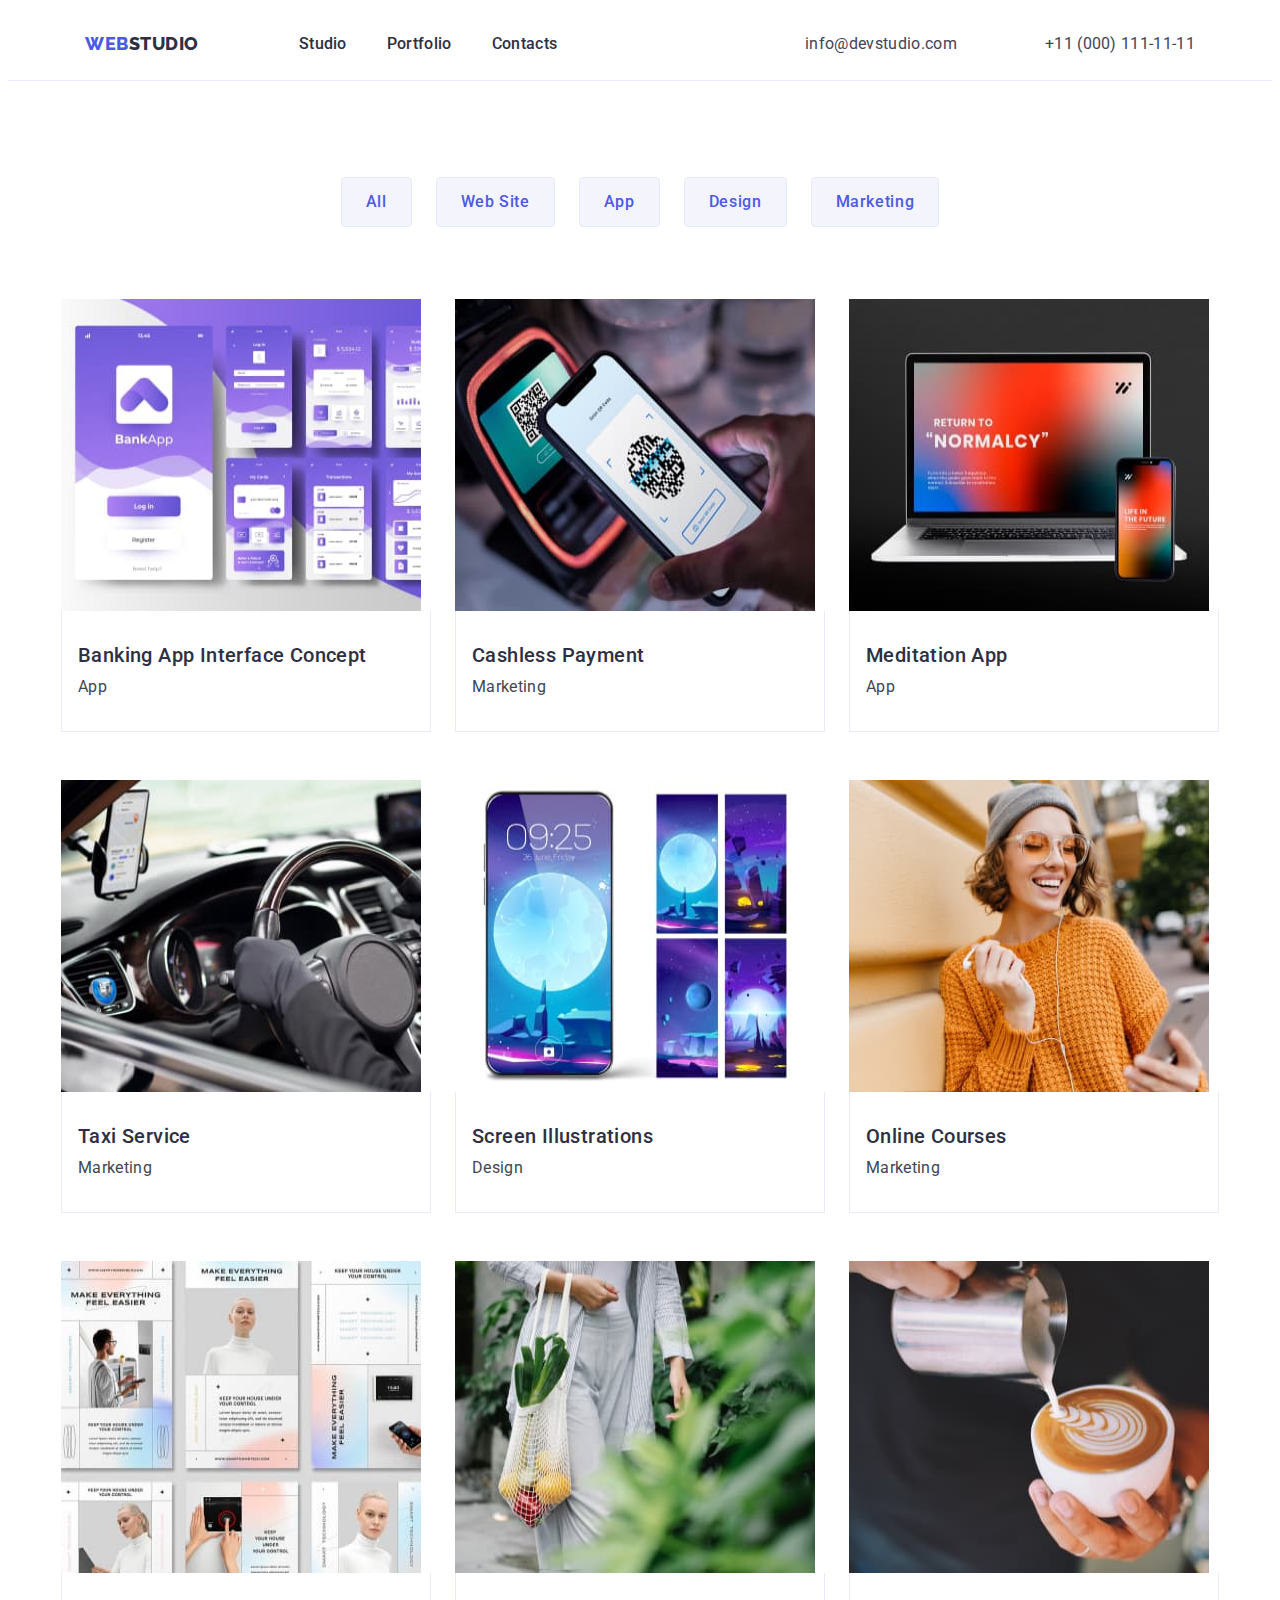
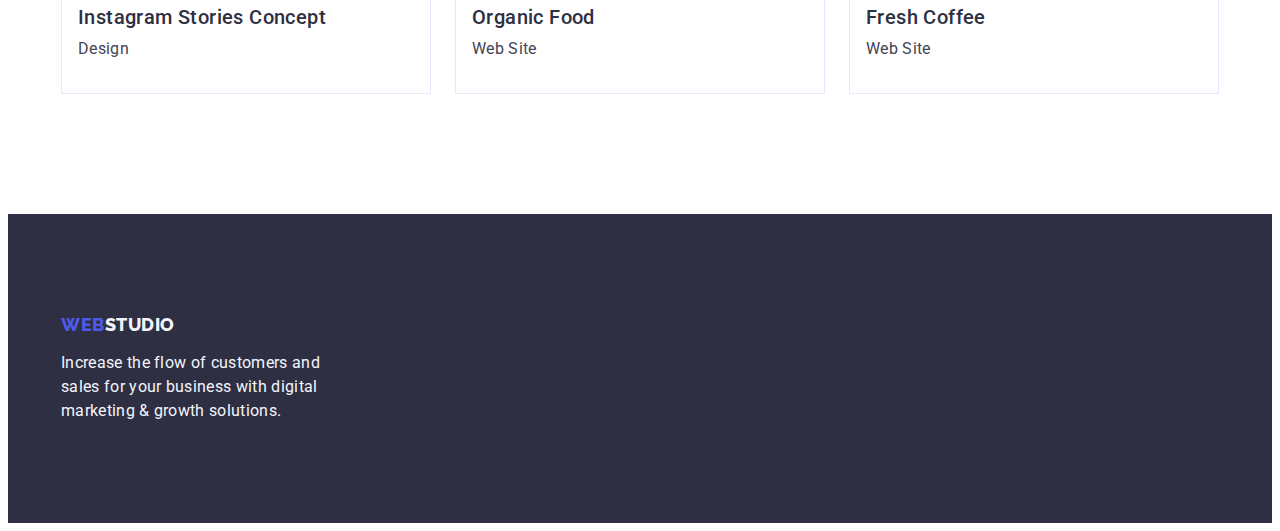
==== portfolio.html @ c2475b0d "1" ====
<!DOCTYPE html>
<html lang="en">
  <head>
    <meta charset="UTF-8" />
    <meta name="viewport" content="width=device-width, initial-scale=1.0" />
    <title>Document</title>
    <link rel="preconnect" href="https://fonts.googleapis.com" />
    <link rel="preconnect" href="https://fonts.gstatic.com" crossorigin />
    <link
      href="https://fonts.googleapis.com/css2?family=Raleway:wght@800&family=Roboto:wght@400;500;700&display=swap"
      rel="stylesheet"
    />
    <link
      rel="stylesheet"
      href="https://fonts.googleapis.com/css2?family=Raleway:wght@800&family=swap"
    />
    <link
      rel="stylesheet"
      href="https://cdnjs.cloudflare.com/ajax/libs/modern-normalize/2.0.0/modern-normalize.min.css"
      integrity="sha512-4xo8blKMVCiXpTaLzQSLSw3KFOVPWhm/TRtuPVc4WG6kUgjH6J03IBuG7JZPkcWMxJ5huwaBpOpnwYElP/m6wg=="
      crossorigin="anonymous"
      referrerpolicy="no-referrer"
    />
    <link rel="stylesheet" href="./css/styles.css" />
  </head>
  <body>
    <header class="header">
      <div class="container header-container">
        <nav class="header-navigation">
          <a href="./index.html" class="header-logo link"
            >Web<span class="header-logo-accent">Studio</span>
          </a>

          <ul class="header-menu list">
            <li class="header-menu-item">
              <a class="header-menu-link link" href="./index.html">Studio</a>
            </li>
            <li class="header-menu-item">
              <a class="header-menu-link link" href="./portfolio.html"
                >Portfolio</a
              >
            </li>
            <li class="header-menu-item">
              <a class="header-menu-link link" href="">Contacts</a>
            </li>
          </ul>
        </nav>
        <address class="header-address">
          <ul class="header-address-menu list">
            <li class="header-address-item">
              <a
                class="header-address-link link"
                href="mailto:info@devstudio.com"
                >info@devstudio.com</a
              >
            </li>
            <li class="header-address-item">
              <a class="header-address-link link" href="tel:+110001111111"
                >+11 (000) 111-11-11</a
              >
            </li>
          </ul>
        </address>
      </div>
    </header>
    <main>
      <section class="portfolio-menu">
        <div class="container">
          <h1 class="visually-hidden">Portfolio</h1>

          <ul class="portfolio-menu-list list">
            <li class="portfolio-menu-item">
              <button type="button" class="portfolio-menu-btn link">All</button>
            </li>
            <li>
              <button type="button" class="portfolio-menu-btn link">
                Web Site
              </button>
            </li>
            <li class="portfolio-menu-item">
              <button type="button" class="portfolio-menu-btn link">App</button>
            </li>
            <li class="portfolio-menu-item">
              <button type="button" class="portfolio-menu-btn link">
                Design
              </button>
            </li>
            <li class="portfolio-menu-item">
              <button type="button" class="portfolio-menu-btn link">
                Marketing
              </button>
            </li>
          </ul>

          <ul class="offers-list list">
            <li class="offers-item">
              <a href="" class="offers-item-link link">
                <img
                  class="img"
                  src="./images/a1111111.jpg"
                  alt="App concept"
                  width="360"
                  height="312"
                />
                <div class="container-offers">
                  <h2 class="offers-title link">
                    Banking App Interface Concept
                  </h2>
                  <p class="offers-text">App</p>
                </div></a
              >
            </li>
            <li class="offers-item">
              <a href="" class="offers-item-link link"
                ><img
                  class="img"
                  src="./images/a22222.jpg"
                  alt="Cashless Payment"
                  width="360"
                  height="312"
                />
                <div class="container-offers">
                  <h2 class="offers-title link">Cashless Payment</h2>
                  <p class="offers-text">Marketing</p>
                </div></a
              >
            </li>
            <li class="offers-item">
              <a href="" class="offers-item-link link">
                <img
                  class="img"
                  src="./images/a33333.jpg"
                  alt="Meditation App"
                  width="360"
                  height="312"
                />
                <div class="container-offers">
                  <h2 class="offers-title link">Meditation App</h2>
                  <p class="offers-text">App</p>
                </div></a
              >
            </li>
            <li class="offers-item">
              <a href="" class="offers-item-link link"
                ><img
                  class="img"
                  src="./images/a44444.jpg"
                  alt="Taxi Service"
                  width="360"
                  height="312"
                />
                <div class="container-offers">
                  <h2 class="offers-title link">Taxi Service</h2>
                  <p class="offers-text">Marketing</p>
                </div></a
              >
            </li>
            <li class="offers-item">
              <a href="" class="offers-item-link link"
                ><img
                  class="img"
                  src="./images/a555.jpg"
                  alt="Screen Illustrations"
                  width="360"
                  height="312"
                />
                <div class="container-offers">
                  <h2 class="offers-title link">Screen Illustrations</h2>
                  <p class="offers-text">Design</p>
                </div></a
              >
            </li>
            <li class="offers-item">
              <a href="" class="offers-item-link link">
                <img
                  class="img"
                  src="./images/a66666.jpg"
                  alt="Online Courses"
                  width="360"
                  height="312"
                />
                <div class="container-offers">
                  <h2 class="offers-title link">Online Courses</h2>
                  <p class="offers-text">Marketing</p>
                </div></a
              >
            </li>
            <li class="offers-item">
              <a href="" class="offers-item-link link">
                <img
                  class="img"
                  src="./images/a77777.jpg"
                  alt="Instagram Stories Concept"
                  width="360"
                  height="312"
                />
                <div class="container-offers">
                  <h2 class="offers-title link">Instagram Stories Concept</h2>
                  <p class="offers-text">Design</p>
                </div></a
              >
            </li>
            <li class="offers-item">
              <a href="" class="offers-item-link link"
                ><img
                  class="img"
                  src="./images/a88888.jpg"
                  alt="Organic Food"
                  width="360"
                  height="312"
                />
                <div class="container-offers">
                  <h2 class="offers-title link">Organic Food</h2>
                  <p class="offers-text">Web Site</p>
                </div></a
              >
            </li>
            <li class="offers-item">
              <a href="" class="offers-item-link link"
                ><img
                  class="img"
                  src="./images/a9999.jpg"
                  alt="Fresh Coffee"
                  width="360"
                  height="312"
                />
                <div class="container-offers">
                  <h2 class="offers-title link">Fresh Coffee</h2>
                  <p class="offers-text">Web Site</p>
                </div></a
              >
            </li>
          </ul>
        </div>
      </section>
    </main>
    <footer class="footer">
      <div class="container footer-container">
        <a href="./index.html" class="footer-logo link"
          >Web<span class="footer-logo-accent">Studio</span>
        </a>
        <p class="footer-text">
          Increase the flow of customers and sales for your business with
          digital marketing & growth solutions.
        </p>
      </div>
    </footer>
  </body>
</html>
---- css/styles.css ----
:root {
  --accent-color: #2e2f42;
  --active-color: #404bbf;
  --text-color: #434455;
}

p,
h1,
h2,
h3,
h4 {
  margin-top: 0;
  margin-bottom: 0;
}

ul {
  margin-top: 0;
  margin-bottom: 0;
  padding-left: 0;
}

body {
  font-family: "Roboto", sans-serif;
  color: var(--text-color);
  background-color: #ffffff;
}

.container {
  width: 100%;
  max-width: 1158px;
  padding-left: 15px;
  padding-right: 15px;
  margin: 0 auto;
}

.visually-hidden {
  position: absolute;
  width: 1px;
  height: 1px;
  margin: -1px;
  border: 0;
  padding: 0;
  white-space: nowrap;
  clip-path: inset(100%);
  clip: rect(0 0 0 0);
  overflow: hidden;
}

.link {
  text-decoration: none;
}

.list {
  list-style-type: none;
}

.header {
  border-bottom: 1px solid #e7e9fc;
}

.header-navigation {
  display: flex;
  align-items: center;
}

.header-logo {
  color: #4d5ae5;
  font-size: 18px;
  font-family: Raleway, sans-serif;
  font-weight: 800;
  line-height: 1.17;
  letter-spacing: 0.03em;
  text-transform: uppercase;
  word-spacing: 0;
  padding: 24px;
  margin-right: 76px;
}
.header-logo-accent {
  color: #2e2f42;
  word-spacing: 0;
}

.header-container {
  display: flex;
  align-items: center;
  justify-content: space-between;
}

.header-menu {
  display: flex;
  align-items: center;
  gap: 40px;
}

.header-menu-link {
  color: #2e2f42;
  font-size: 16px;
  font-weight: 500;
  line-height: 1.5;
  letter-spacing: 0.02em;
  padding-top: 24px;
  padding-bottom: 24px;
  display: block;
}

.header-menu-link:hover {
  color: var(--active-color);
}

.header-menu-link:focus {
  color: var(--active-color);
}

.header-address-link {
  color: var(--text-color);
  font-size: 16px;

  font-weight: 400;
  line-height: 1.5;
  letter-spacing: 0.02em;
  padding: 24px;
}

.header-address-link:hover {
  color: var(--active-color);
}

.header-address-link:focus {
  color: var(--active-color);
}

.header-address {
  font-style: normal;
}

.header-address-menu {
  display: flex;
  gap: 40px;
  margin-left: auto;
}

.header-address-menu:focus {
  color: var(--active-color);
}

.hero {
  background-color: var(--accent-color);
  padding-top: 188px;
  padding-bottom: 188px;
}

.hero-title {
  color: #fff;
  text-align: center;
  font-size: 56px;
  font-weight: 700;
  line-height: 1.07;
  letter-spacing: 0.02em;
  max-width: 496px;
  margin: 0 auto;
}

.hero-btn {
  color: #fff;
  font-size: 16px;
  font-family: inherit;
  font-weight: 500;
  line-height: 1.5;
  letter-spacing: 0.04em;
  background-color: #4d5ae5;
  cursor: pointer;
  padding: 16px 32px;
  margin-top: 48px;
  display: block;
  margin-left: auto;
  margin-right: auto;
  border-radius: 4px;
  min-width: 169px;
  height: 56px;
  border: none;
}

.hero-btn:hover {
  background-color: var(--active-color);
}

.hero-btn:focus {
  background-color: var(--active-color);
}

.advantages {
  padding-top: 120px;
  padding-bottom: 120px;
}

.advantages-list {
  display: flex;

  gap: 24px;
}

.advantages-item {
  width: calc((100% - 3 * 24px) / 4);
}

.advantages-subtitle {
  color: var(--accent-color);

  font-size: 20px;

  font-weight: 500;
  line-height: 1.2;
  letter-spacing: 0.02em;
  margin-bottom: 8px;
}

.advantages-item-text {
  color: var(--text-color);

  font-size: 16px;
  font-weight: 400;
  line-height: 1.5;
  letter-spacing: 0.02em;
}

.doing {
  padding-bottom: 120px;
}

.doing-title {
  color: var(--accent-color);
  text-align: center;
  text-transform: capitalize;
  font-size: 36px;
  font-weight: 700;
  line-height: 1.11;
  letter-spacing: 0.02em;
  margin-bottom: 72px;
}

.doing-list {
  display: flex;
  gap: 24px;
}

.doing-list-item {
  width: calc((100% - 48px) / 3);
}

.team {
  background-color: #f4f4fd;
  padding-top: 120px;
  padding-bottom: 120px;
}

.team-title {
  color: var(--accent-color);
  text-align: center;
  font-size: 36px;

  font-weight: 700;
  line-height: 1.11;
  letter-spacing: 0.02em;
  text-transform: capitalize;

  margin-bottom: 72px;
}

.team-list {
  display: flex;
  gap: 24px;
}

.team-list-item {
  background-color: #ffffff;
  width: calc((100% - 24px * 3) / 4);
  border-radius: 0px 0px 4px 4px;
  background: #fff;
}

.section-team {
  padding: 32px 16px;
}

.team-member {
  color: var(--accent-color);
  text-align: center;
  font-size: 20px;

  font-weight: 500;
  line-height: 1.2;
  letter-spacing: 0.02em;

  margin-bottom: 8px;
}

.team-work {
  color: var(--text-color);
  text-align: center;
  font-size: 16px;

  font-weight: 400;
  line-height: 1.5;
  letter-spacing: 0.02em;
}

.footer-logo {
  color: #4d5ae5;
  font-size: 18px;
  font-family: Raleway, sans-serif;
  margin-bottom: 16px;
  font-weight: 800;
  line-height: 1.17;
  letter-spacing: 0.03em;
  text-transform: uppercase;
  word-spacing: 0;
  display: inline-block;
}

.footer-logo-accent {
  color: #f4f4fd;

  word-spacing: 0;
}

.footer-text {
  color: var(--cloud, #f4f4fd);
  font-size: 16px;
  max-width: 264px;
  font-weight: 400;
  line-height: 1.5;
  letter-spacing: 0.02em;
}

.footer {
  background-color: var(--accent-color);
  padding-top: 100px;
  padding-bottom: 100px;
}

.portfolio-menu {
  padding: 96px 0 120px 0;
}

.portfolio-menu-list {
  display: flex;

  display: flex;
  justify-content: center;
  gap: 24px;
  margin-bottom: 72px;
}

.portfolio-menu-btn {
  color: #4d5ae5;
  font-family: "Roboto", sans-serif;
  text-align: center;
  background-color: #f4f4fd;
  font-size: 16px;

  font-weight: 500;
  line-height: 1.5;
  letter-spacing: 0.04em;
  cursor: pointer;
  border-radius: 4px;

  border: 1px solid #e7e9fc;
  background: #f4f4fd;
  padding: 12px 24px;
}

.portfolio-menu-btn:hover {
  color: #ffffff;
  background-color: #404bbf;
  border: 1px solid transparent;
}

.portfolio-menu-btn:focus {
  color: #ffffff;
  background-color: #404bbf;
  border: 1px solid transparent;
}

.section-offers {
  padding-bottom: 120px;
  padding-top: 24px;
}

.offers-list {
  flex-wrap: wrap;
  display: flex;
  row-gap: 48px;
  column-gap: 24px;
}

.container-offers {
  padding: 32px 16px;
  border: 1px solid #e7e9fc;
  border-top: none;
}

.offers-item {
  width: calc((100% - 24px * 2) / 3);
}

.offers-title {
  color: var(--accent-color);
  font-size: 20px;
  margin-bottom: 8px;
  font-weight: 500;
  line-height: 1.2;
  letter-spacing: 0.02em;
}

.offers-text {
  color: var(--text-color);
  font-size: 16px;

  font-weight: 400;
  line-height: 1.5;
  letter-spacing: 0.02em;
}

.offers-item-link {
  text-decoration: none;
}

.img {
  display: block;
}
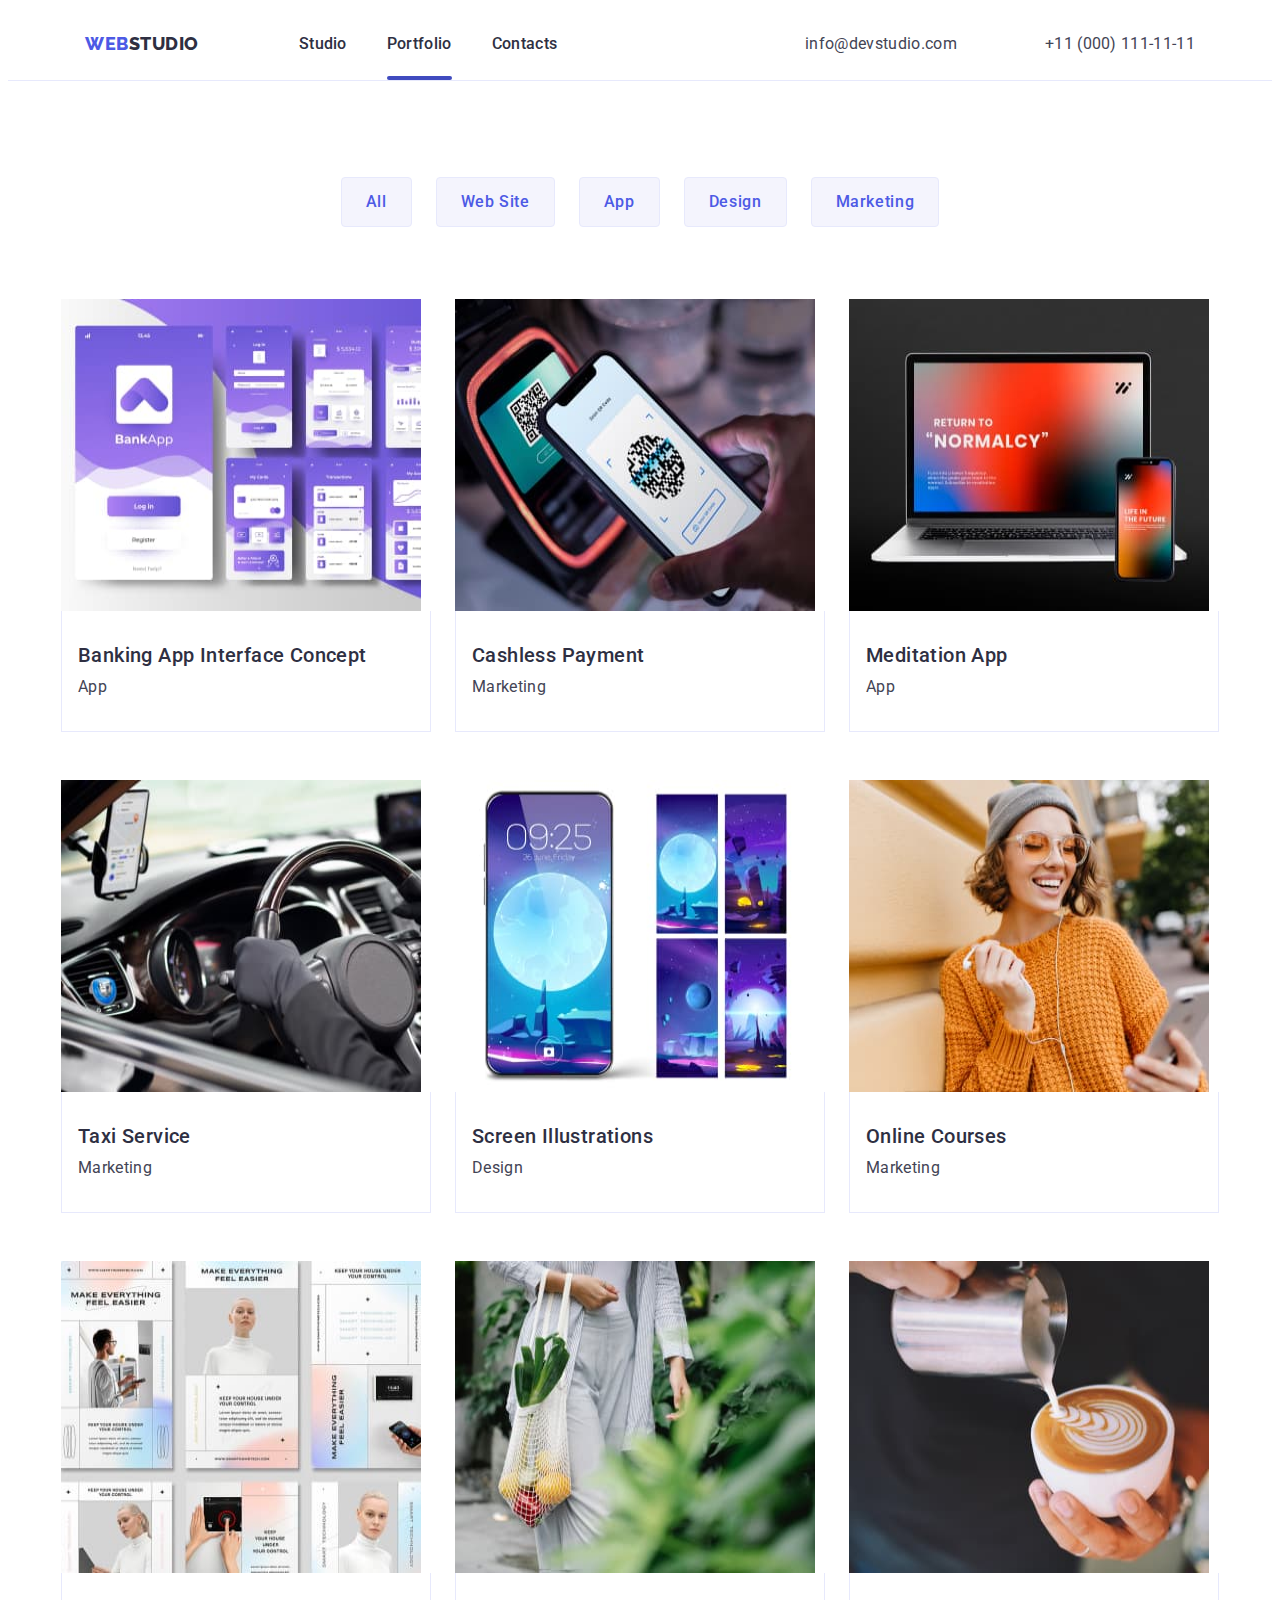
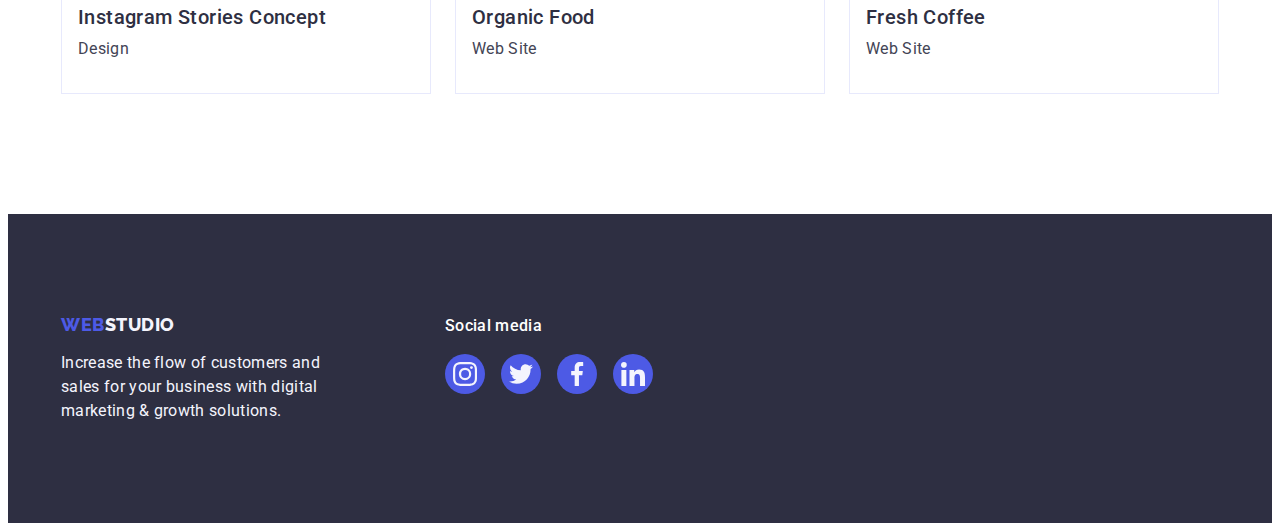
==== commit 746bb0ff: "2" ====
--- a/portfolio.html
+++ b/portfolio.html
@@ -36,7 +36,7 @@
               <a class="header-menu-link link" href="./index.html">Studio</a>
             </li>
             <li class="header-menu-item">
-              <a class="header-menu-link link" href="./portfolio.html"
+              <a class="header-menu-link link current" href="./portfolio.html"
                 >Portfolio</a
               >
             </li>
@@ -95,13 +95,21 @@
           <ul class="offers-list list">
             <li class="offers-item">
               <a href="" class="offers-item-link link">
-                <img
-                  class="img"
-                  src="./images/a1111111.jpg"
-                  alt="App concept"
-                  width="360"
-                  height="312"
-                />
+                <div class="img-box">
+                  <img
+                    class="img"
+                    src="./images/a1111111.jpg"
+                    alt="App concept"
+                    width="360"
+                    height="312"
+                  />
+
+                  <p class="offers-cover-text">
+                    14 Stylish and User-Friendly App Design Concepts · Task
+                    Manager App · Calorie Tracker App · Exotic Fruit Ecommerce
+                    App · Cloud Storage App Banking App Interface Concept App
+                  </p>
+                </div>
                 <div class="container-offers">
                   <h2 class="offers-title link">
                     Banking App Interface Concept
@@ -111,14 +119,21 @@
               >
             </li>
             <li class="offers-item">
-              <a href="" class="offers-item-link link"
-                ><img
-                  class="img"
-                  src="./images/a22222.jpg"
-                  alt="Cashless Payment"
-                  width="360"
-                  height="312"
-                />
+              <a href="" class="offers-item-link link">
+                <div class="img-box">
+                  <img
+                    class="img"
+                    src="./images/a22222.jpg"
+                    alt="Cashless Payment"
+                    width="360"
+                    height="312"
+                  />
+                  <p class="offers-cover-text">
+                    14 Stylish and User-Friendly App Design Concepts · Task
+                    Manager App · Calorie Tracker App · Exotic Fruit Ecommerce
+                    App · Cloud Storage App Cashless Payment Marketing
+                  </p>
+                </div>
                 <div class="container-offers">
                   <h2 class="offers-title link">Cashless Payment</h2>
                   <p class="offers-text">Marketing</p>
@@ -127,13 +142,20 @@
             </li>
             <li class="offers-item">
               <a href="" class="offers-item-link link">
-                <img
-                  class="img"
-                  src="./images/a33333.jpg"
-                  alt="Meditation App"
-                  width="360"
-                  height="312"
-                />
+                <div class="img-box">
+                  <img
+                    class="img"
+                    src="./images/a33333.jpg"
+                    alt="Meditation App"
+                    width="360"
+                    height="312"
+                  />
+                  <p class="offers-cover-text">
+                    14 Stylish and User-Friendly App Design Concepts · Task
+                    Manager App · Calorie Tracker App · Exotic Fruit Ecommerce
+                    App · Cloud Storage App Cashless Payment Marketing
+                  </p>
+                </div>
                 <div class="container-offers">
                   <h2 class="offers-title link">Meditation App</h2>
                   <p class="offers-text">App</p>
@@ -141,14 +163,21 @@
               >
             </li>
             <li class="offers-item">
-              <a href="" class="offers-item-link link"
-                ><img
-                  class="img"
-                  src="./images/a44444.jpg"
-                  alt="Taxi Service"
-                  width="360"
-                  height="312"
-                />
+              <a href="" class="offers-item-link link">
+                <div class="img-box">
+                  <img
+                    class="img"
+                    src="./images/a44444.jpg"
+                    alt="Taxi Service"
+                    width="360"
+                    height="312"
+                  />
+                  <p class="offers-cover-text">
+                    14 Stylish and User-Friendly App Design Concepts · Task
+                    Manager App · Calorie Tracker App · Exotic Fruit Ecommerce
+                    App · Cloud Storage App Cashless Payment Marketing
+                  </p>
+                </div>
                 <div class="container-offers">
                   <h2 class="offers-title link">Taxi Service</h2>
                   <p class="offers-text">Marketing</p>
@@ -156,14 +185,21 @@
               >
             </li>
             <li class="offers-item">
-              <a href="" class="offers-item-link link"
-                ><img
-                  class="img"
-                  src="./images/a555.jpg"
-                  alt="Screen Illustrations"
-                  width="360"
-                  height="312"
-                />
+              <a href="" class="offers-item-link link">
+                <div class="img-box">
+                  <img
+                    class="img"
+                    src="./images/a555.jpg"
+                    alt="Screen Illustrations"
+                    width="360"
+                    height="312"
+                  />
+                  <p class="offers-cover-text">
+                    14 Stylish and User-Friendly App Design Concepts · Task
+                    Manager App · Calorie Tracker App · Exotic Fruit Ecommerce
+                    App · Cloud Storage App Cashless Payment Marketing
+                  </p>
+                </div>
                 <div class="container-offers">
                   <h2 class="offers-title link">Screen Illustrations</h2>
                   <p class="offers-text">Design</p>
@@ -172,13 +208,20 @@
             </li>
             <li class="offers-item">
               <a href="" class="offers-item-link link">
-                <img
-                  class="img"
-                  src="./images/a66666.jpg"
-                  alt="Online Courses"
-                  width="360"
-                  height="312"
-                />
+                <div class="img-box">
+                  <img
+                    class="img"
+                    src="./images/a66666.jpg"
+                    alt="Online Courses"
+                    width="360"
+                    height="312"
+                  />
+                  <p class="offers-cover-text">
+                    14 Stylish and User-Friendly App Design Concepts · Task
+                    Manager App · Calorie Tracker App · Exotic Fruit Ecommerce
+                    App · Cloud Storage App Cashless Payment Marketing
+                  </p>
+                </div>
                 <div class="container-offers">
                   <h2 class="offers-title link">Online Courses</h2>
                   <p class="offers-text">Marketing</p>
@@ -187,13 +230,20 @@
             </li>
             <li class="offers-item">
               <a href="" class="offers-item-link link">
-                <img
-                  class="img"
-                  src="./images/a77777.jpg"
-                  alt="Instagram Stories Concept"
-                  width="360"
-                  height="312"
-                />
+                <div class="img-box">
+                  <img
+                    class="img"
+                    src="./images/a77777.jpg"
+                    alt="Instagram Stories Concept"
+                    width="360"
+                    height="312"
+                  />
+                  <p class="offers-cover-text">
+                    14 Stylish and User-Friendly App Design Concepts · Task
+                    Manager App · Calorie Tracker App · Exotic Fruit Ecommerce
+                    App · Cloud Storage App Cashless Payment Marketing
+                  </p>
+                </div>
                 <div class="container-offers">
                   <h2 class="offers-title link">Instagram Stories Concept</h2>
                   <p class="offers-text">Design</p>
@@ -201,14 +251,21 @@
               >
             </li>
             <li class="offers-item">
-              <a href="" class="offers-item-link link"
-                ><img
-                  class="img"
-                  src="./images/a88888.jpg"
-                  alt="Organic Food"
-                  width="360"
-                  height="312"
-                />
+              <a href="" class="offers-item-link link">
+                <div class="img-box">
+                  <img
+                    class="img"
+                    src="./images/a88888.jpg"
+                    alt="Organic Food"
+                    width="360"
+                    height="312"
+                  />
+                  <p class="offers-cover-text">
+                    14 Stylish and User-Friendly App Design Concepts · Task
+                    Manager App · Calorie Tracker App · Exotic Fruit Ecommerce
+                    App · Cloud Storage App Cashless Payment Marketing
+                  </p>
+                </div>
                 <div class="container-offers">
                   <h2 class="offers-title link">Organic Food</h2>
                   <p class="offers-text">Web Site</p>
@@ -216,14 +273,21 @@
               >
             </li>
             <li class="offers-item">
-              <a href="" class="offers-item-link link"
-                ><img
-                  class="img"
-                  src="./images/a9999.jpg"
-                  alt="Fresh Coffee"
-                  width="360"
-                  height="312"
-                />
+              <a href="" class="offers-item-link link">
+                <div class="img-box">
+                  <img
+                    class="img"
+                    src="./images/a9999.jpg"
+                    alt="Fresh Coffee"
+                    width="360"
+                    height="312"
+                  />
+                  <p class="offers-cover-text">
+                    14 Stylish and User-Friendly App Design Concepts · Task
+                    Manager App · Calorie Tracker App · Exotic Fruit Ecommerce
+                    App · Cloud Storage App Cashless Payment Marketing
+                  </p>
+                </div>
                 <div class="container-offers">
                   <h2 class="offers-title link">Fresh Coffee</h2>
                   <p class="offers-text">Web Site</p>
@@ -236,13 +300,80 @@
     </main>
     <footer class="footer">
       <div class="container footer-container">
-        <a href="./index.html" class="footer-logo link"
-          >Web<span class="footer-logo-accent">Studio</span>
-        </a>
-        <p class="footer-text">
-          Increase the flow of customers and sales for your business with
-          digital marketing & growth solutions.
-        </p>
+        <div class="footer-container-logo">
+          <a href="./index.html" class="footer-logo link"
+            >Web<span class="footer-logo-accent">Studio</span>
+          </a>
+          <p class="footer-text">
+            Increase the flow of customers and sales for your business with
+            digital marketing & growth solutions.
+          </p>
+        </div>
+        <div class="footer-link-container">
+          <p class="footer-text2">Social media</p>
+          <ul class="social-list list">
+            <li>
+              <a
+                class="link-social"
+                href=""
+                aria-label="Instagram"
+                target="_blank"
+                rel="noopener no-referrer"
+              >
+                <svg class="social-link-icon" width="24" heigh="24">
+                  <use
+                    href="./images/icons.svg/symbol-defs.svg#icon-instagram"
+                  ></use>
+                </svg>
+              </a>
+            </li>
+            <li>
+              <a
+                class="link-social"
+                href=""
+                aria-label="twitter"
+                target="_blank"
+                rel="noopener no-referrer"
+              >
+                <svg class="social-link-icon" width="24" heigh="24">
+                  <use
+                    href="./images/icons.svg/symbol-defs.svg#icon-twitter"
+                  ></use>
+                </svg>
+              </a>
+            </li>
+            <li>
+              <a
+                class="link-social"
+                href=""
+                aria-label="facebook"
+                target="_blank"
+                rel="noopener no-referrer"
+              >
+                <svg class="social-link-icon" width="24" heigh="24">
+                  <use
+                    href="./images/icons.svg/symbol-defs.svg#icon-facebook"
+                  ></use>
+                </svg>
+              </a>
+            </li>
+            <li>
+              <a
+                class="link-social"
+                href=""
+                aria-label="linkedin"
+                target="_blank"
+                rel="noopener no-referrer"
+              >
+                <svg class="social-link-icon" width="24" heigh="24">
+                  <use
+                    href="./images/icons.svg/symbol-defs.svg#icon-linkedin"
+                  ></use>
+                </svg>
+              </a>
+            </li>
+          </ul>
+        </div>
       </div>
     </footer>
   </body>
--- a/css/styles.css
+++ b/css/styles.css
@@ -101,6 +101,22 @@
   padding-top: 24px;
   padding-bottom: 24px;
   display: block;
+  transition: color 250ms cubic-bezier(0.4, 0, 0.2, 1);
+}
+
+.current {
+  position: relative;
+}
+
+.current::after {
+  content: " ";
+  position: absolute;
+  bottom: 0;
+  left: 0;
+  width: 100%;
+  height: 4px;
+  border-radius: 2px;
+  background: var(--active-color);
 }
 
 .header-menu-link:hover {
@@ -119,6 +135,7 @@
   line-height: 1.5;
   letter-spacing: 0.02em;
   padding: 24px;
+  transition: color 250ms cubic-bezier(0.4, 0, 0.2, 1);
 }
 
 .header-address-link:hover {
@@ -147,6 +164,11 @@
   background-color: var(--accent-color);
   padding-top: 188px;
   padding-bottom: 188px;
+  background-image: linear-gradient(
+      rgba(46, 47, 66, 0.7),
+      rgba(46, 47, 66, 0.7)
+    ),
+    url(../images/icons.svg/people-office1.jpg);
 }
 
 .hero-title {
@@ -178,6 +200,7 @@
   min-width: 169px;
   height: 56px;
   border: none;
+  transition: background-color 250ms cubic-bezier(0.4, 0, 0.2, 1);
 }
 
 .hero-btn:hover {
@@ -201,6 +224,25 @@
 
 .advantages-item {
   width: calc((100% - 3 * 24px) / 4);
+}
+
+.second-section-container {
+  display: flex;
+  align-items: center;
+  justify-content: center;
+  background-color: #f4f4fd;
+  width: 264px;
+  height: 112px;
+  border-radius: 4px;
+  margin-bottom: 8px;
+}
+
+.second-section-svg {
+  width: 64px;
+  height: 64px;
+  display: flex;
+  align-items: center;
+  justify-content: center;
 }
 
 .advantages-subtitle {
@@ -271,6 +313,11 @@
   gap: 24px;
 }
 
+.team-link-item {
+  width: 40px;
+  height: 40px;
+}
+
 .team-list-item {
   background-color: #ffffff;
   width: calc((100% - 24px * 3) / 4);
@@ -302,6 +349,79 @@
   font-weight: 400;
   line-height: 1.5;
   letter-spacing: 0.02em;
+}
+
+.team-social-list {
+  display: flex;
+  gap: 24px;
+  padding-top: 8px;
+  align-items: center;
+  justify-content: center;
+}
+
+.team-link-social {
+  width: 40px;
+  height: 40px;
+  display: flex;
+
+  background-color: #4d5ae5;
+
+  border-radius: 50%;
+  align-items: center;
+  justify-content: center;
+  width: 100%;
+  height: 100%;
+  transition: background-color 250ms cubic-bezier(0.4, 0, 0.2, 1);
+}
+
+.team-link-social:hover {
+  background-color: var(--active-color);
+}
+
+.team-link-social:focus {
+  background-color: var(--active-color);
+}
+
+.customers-container {
+  padding-bottom: 120px;
+}
+
+.customers-list {
+  display: flex;
+  gap: 24px;
+}
+
+.customers-item-link {
+  width: 168px;
+  height: 88px;
+  border-radius: 4px;
+
+  border: 1px solid var(--lightslate, #8e8f99);
+  display: flex;
+  align-items: center;
+  justify-content: center;
+  transition: fill 250ms cubic-bezier(0.4, 0, 0.2, 1);
+}
+
+.customers-item-link:is(:hover, :focus) {
+  fill: var(--active-color);
+  border-color: var(--active-color);
+}
+
+.customers-title {
+  padding-top: 120px;
+  padding-bottom: 72px;
+  text-align: center;
+  color: var(--accent-color);
+  font-size: 36px;
+  font-weight: 700;
+  line-height: 1.1;
+  letter-spacing: 0.02em;
+  text-transform: capitalize;
+}
+
+.footer-container {
+  display: flex;
 }
 
 .footer-logo {
@@ -332,6 +452,47 @@
   letter-spacing: 0.02em;
 }
 
+.footer-container-logo {
+  margin-right: 120px;
+}
+
+.social-list {
+  display: flex;
+  gap: 16px;
+}
+
+.footer-text2 {
+  margin-bottom: 16px;
+  color: #ffffff;
+  font-size: 16px;
+  font-style: normal;
+  font-weight: 500;
+  line-height: 1.5;
+  letter-spacing: 0.02em;
+  display: flex;
+}
+
+.link-social {
+  width: 40px;
+  height: 40px;
+  display: flex;
+
+  background-color: #4d5ae5;
+
+  border-radius: 50%;
+  align-items: center;
+  justify-content: center;
+  transition: background-color 250ms cubic-bezier(0.4, 0, 0.2, 1);
+}
+
+.link-social:hover {
+  background-color: #31d0aa;
+}
+
+.link-social:focus {
+  background-color: #31d0aa;
+}
+
 .footer {
   background-color: var(--accent-color);
   padding-top: 100px;
@@ -343,8 +504,6 @@
 }
 
 .portfolio-menu-list {
-  display: flex;
-
   display: flex;
   justify-content: center;
   gap: 24px;
@@ -363,7 +522,7 @@
   letter-spacing: 0.04em;
   cursor: pointer;
   border-radius: 4px;
-
+  transition: background-color 250ms cubic-bezier(0.4, 0, 0.2, 1);
   border: 1px solid #e7e9fc;
   background: #f4f4fd;
   padding: 12px 24px;
@@ -401,6 +560,10 @@
 
 .offers-item {
   width: calc((100% - 24px * 2) / 3);
+}
+
+.offers-item:hover .offers-cover-text {
+  transform: translateY(0%);
 }
 
 .offers-title {
@@ -425,6 +588,93 @@
   text-decoration: none;
 }
 
+.offers-cover-text {
+  position: absolute;
+  top: 0;
+  left: 0;
+  color: #f4f4fd;
+
+  background-color: #4d5ae5;
+  font-size: 16px;
+  height: 100%;
+  width: 100%;
+  font-weight: 400;
+  line-height: 1.5;
+  letter-spacing: 0.02em;
+  padding-top: 42px;
+  padding-left: 32px;
+  padding-right: 32px;
+  transform: translateY(100%);
+  transition: transform 250ms cubic-bezier(0.4, 0, 0.2, 1);
+}
+
+.img-box {
+  position: relative;
+  overflow: hidden;
+}
+
 .img {
   display: block;
 }
+
+.backdrop {
+  position: fixed;
+  width: 100%;
+  height: 100%;
+  position: fixed;
+  top: 0;
+  background-color: rgba(46, 47, 66, 0.4);
+  transition: opacity 300ms linear, visibility 300ms linear;
+}
+
+.backdrop.is-hidden .modal {
+  transform: translate(-50%, -50%) scale(0);
+}
+
+.modal {
+  width: 408px;
+  min-height: 584px;
+  background-color: #fcfcfc;
+  border-radius: 4px;
+  left: 50%;
+  top: 50%;
+  transform: translate(-50%, -50%) scale(1);
+  transition: transform 300ms linear;
+  position: absolute;
+}
+
+.close-icon {
+  color: var(--accent-color);
+  transition: fill 250ms cubic-bezier(0.4, 0, 0.2, 1);
+}
+
+.modal-btn {
+  width: 28px;
+  height: 28px;
+  color: #e7e9fc;
+  border-radius: 50%;
+  position: absolute;
+  top: 24px;
+  right: 24px;
+  border: 1px;
+  margin: 0 auto;
+  cursor: pointer;
+}
+
+.modal-btn:hover {
+  background-color: var(--active-color);
+  fill: #ffffff;
+  border: none;
+}
+
+.modal-btn:focus {
+  background-color: var(--active-color);
+  fill: #ffffff;
+  border: none;
+}
+
+.is-hidden {
+  opacity: 0;
+  visibility: hidden;
+  pointer-events: none;
+}
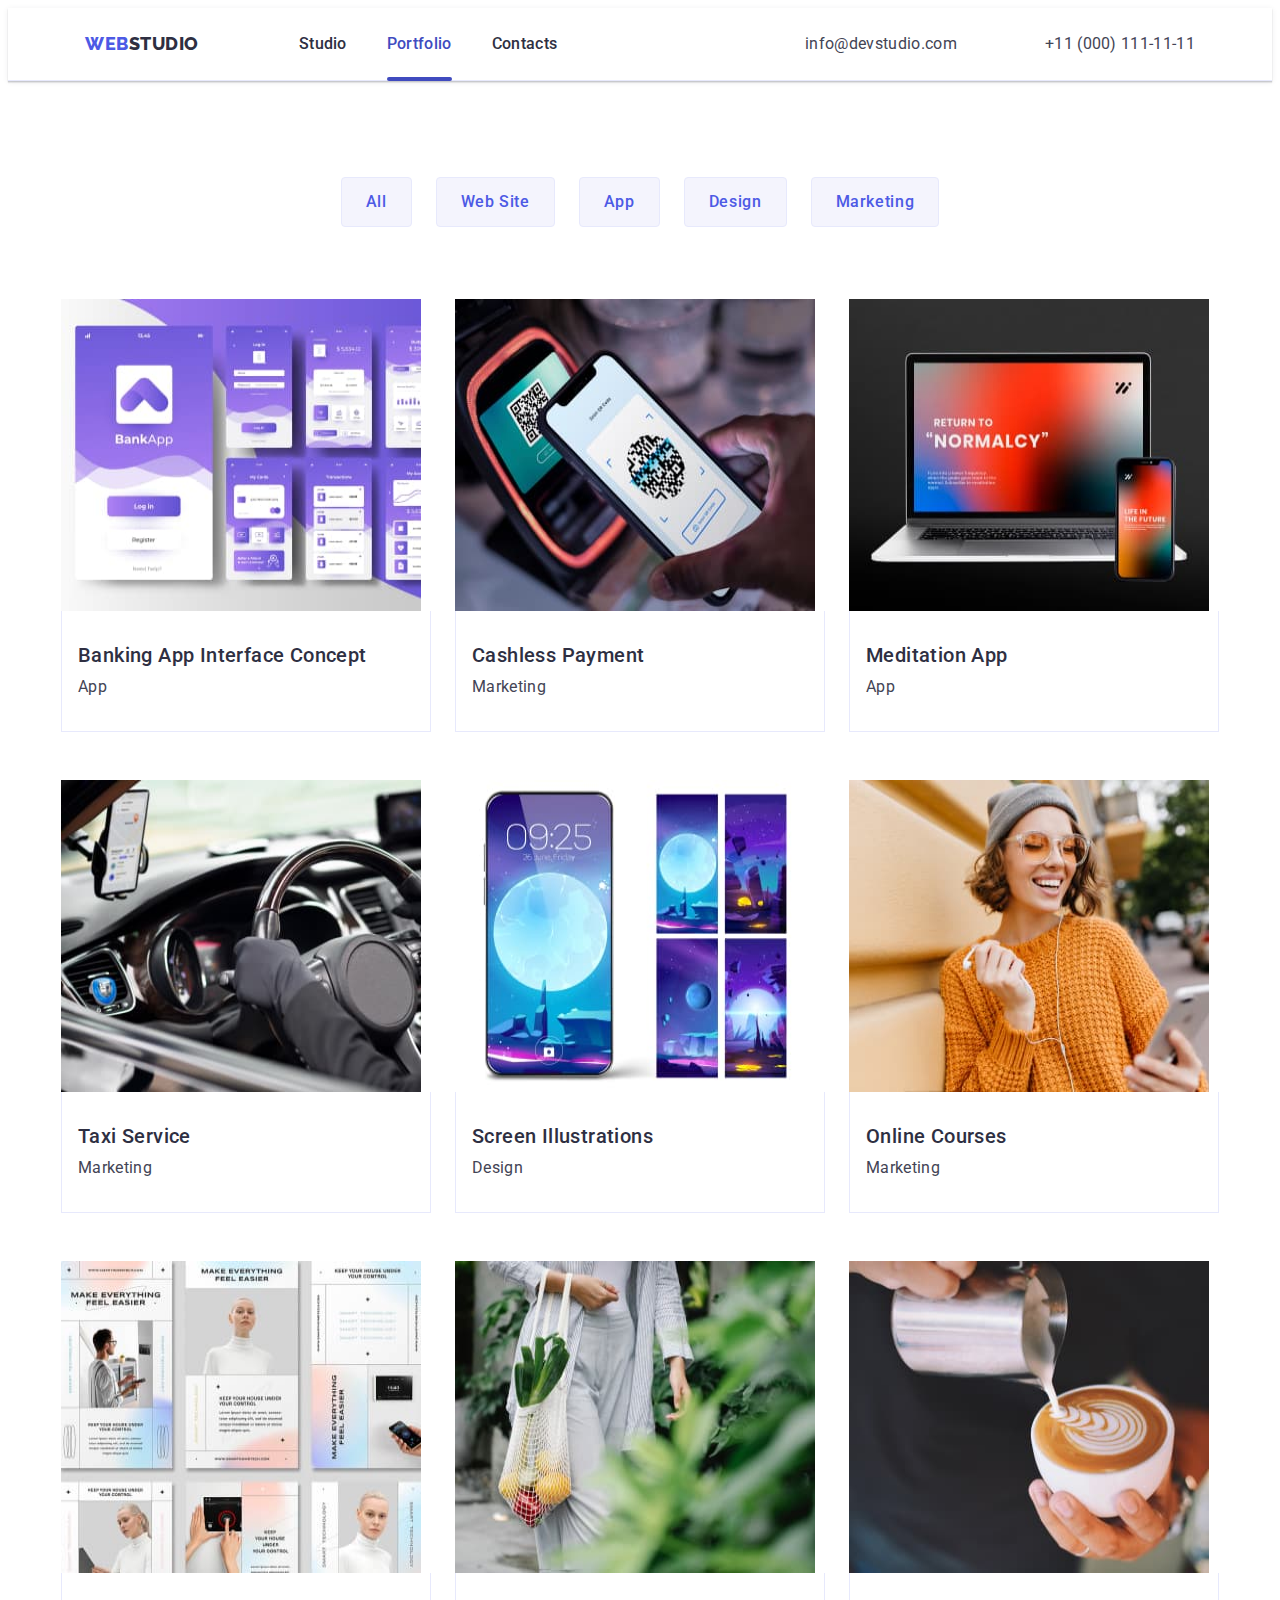
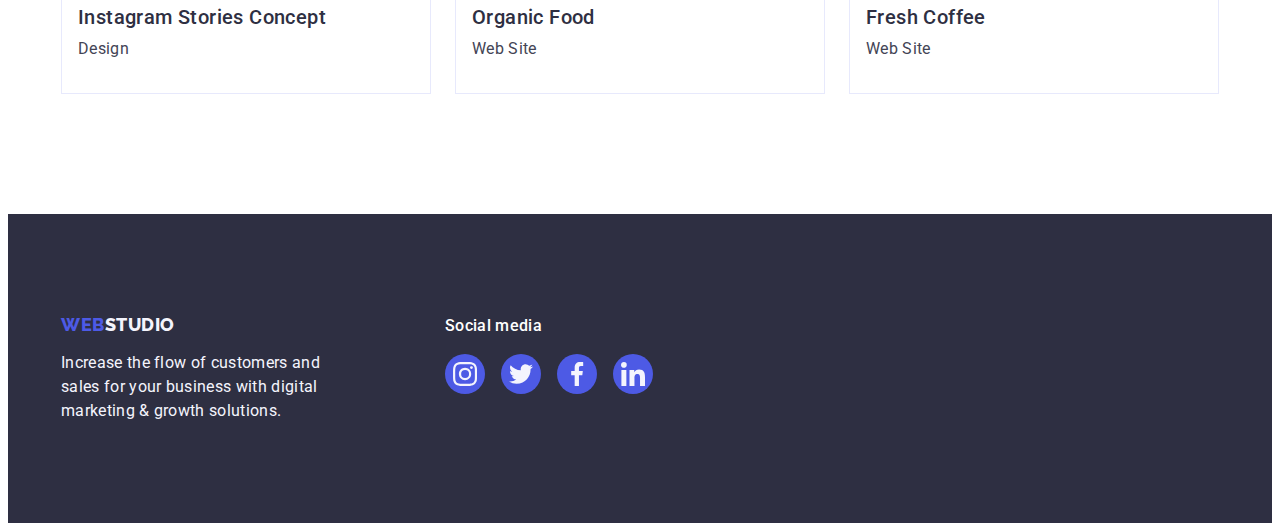
==== commit 3aed6d70: "5" ====
--- a/portfolio.html
+++ b/portfolio.html
@@ -310,17 +310,17 @@
           </p>
         </div>
         <div class="footer-link-container">
-          <p class="footer-text2">Social media</p>
+          <p class="footer-text-two">Social media</p>
           <ul class="social-list list">
             <li>
               <a
-                class="link-social"
+                class="link-messanger"
                 href=""
                 aria-label="Instagram"
                 target="_blank"
                 rel="noopener no-referrer"
               >
-                <svg class="social-link-icon" width="24" heigh="24">
+                <svg class="social-link-icon" width="24" height="24">
                   <use
                     href="./images/icons.svg/symbol-defs.svg#icon-instagram"
                   ></use>
@@ -329,13 +329,13 @@
             </li>
             <li>
               <a
-                class="link-social"
+                class="link-messanger"
                 href=""
                 aria-label="twitter"
                 target="_blank"
                 rel="noopener no-referrer"
               >
-                <svg class="social-link-icon" width="24" heigh="24">
+                <svg class="social-link-icon" width="24" height="24">
                   <use
                     href="./images/icons.svg/symbol-defs.svg#icon-twitter"
                   ></use>
@@ -344,13 +344,13 @@
             </li>
             <li>
               <a
-                class="link-social"
+                class="link-messanger"
                 href=""
                 aria-label="facebook"
                 target="_blank"
                 rel="noopener no-referrer"
               >
-                <svg class="social-link-icon" width="24" heigh="24">
+                <svg class="social-link-icon" width="24" height="24">
                   <use
                     href="./images/icons.svg/symbol-defs.svg#icon-facebook"
                   ></use>
@@ -359,13 +359,13 @@
             </li>
             <li>
               <a
-                class="link-social"
+                class="link-messanger"
                 href=""
                 aria-label="linkedin"
                 target="_blank"
                 rel="noopener no-referrer"
               >
-                <svg class="social-link-icon" width="24" heigh="24">
+                <svg class="social-link-icon" width="24" height="24">
                   <use
                     href="./images/icons.svg/symbol-defs.svg#icon-linkedin"
                   ></use>
--- a/css/styles.css
+++ b/css/styles.css
@@ -56,6 +56,8 @@
 
 .header {
   border-bottom: 1px solid #e7e9fc;
+  box-shadow: 0px 2px 1px rgba(46, 47, 66, 0.08),
+    0px 1px 1px rgba(46, 47, 66, 0.16), 0px 1px 6px rgba(46, 47, 66, 0.08);
 }
 
 .header-navigation {
@@ -106,6 +108,7 @@
 
 .current {
   position: relative;
+  color: #404bbf;
 }
 
 .current::after {
@@ -117,6 +120,7 @@
   height: 4px;
   border-radius: 2px;
   background: var(--active-color);
+  bottom: -1px;
 }
 
 .header-menu-link:hover {
@@ -168,7 +172,11 @@
       rgba(46, 47, 66, 0.7),
       rgba(46, 47, 66, 0.7)
     ),
-    url(../images/icons.svg/people-office1.jpg);
+    url(../images/icons.svg/name.jpg);
+  max-width: 1440px;
+  background-repeat: no-repeat;
+  background-position: center;
+  background-size: cover;
 }
 
 .hero-title {
@@ -323,10 +331,12 @@
   width: calc((100% - 24px * 3) / 4);
   border-radius: 0px 0px 4px 4px;
   background: #fff;
+  box-shadow: 0px 1px 6px rgba(46, 47, 66, 0.08),
+    0px 1px 1px rgba(46, 47, 66, 0.16), 0px 2px 1px rgba(46, 47, 66, 0.08);
 }
 
 .section-team {
-  padding: 32px 16px;
+  padding: 32px 0px;
 }
 
 .team-member {
@@ -374,12 +384,21 @@
   transition: background-color 250ms cubic-bezier(0.4, 0, 0.2, 1);
 }
 
+.social-link {
+  fill: #f4f4fd;
+}
+
 .team-link-social:hover {
   background-color: var(--active-color);
 }
 
 .team-link-social:focus {
   background-color: var(--active-color);
+}
+
+.customers {
+  padding-top: 120px;
+  padding-bottom: 120px;
 }
 
 .customers-container {
@@ -395,16 +414,16 @@
   width: 168px;
   height: 88px;
   border-radius: 4px;
-
-  border: 1px solid var(--lightslate, #8e8f99);
+  width: 100%;
+  border: 1px solid #8e8f99;
   display: flex;
   align-items: center;
   justify-content: center;
-  transition: fill 250ms cubic-bezier(0.4, 0, 0.2, 1);
+  transition: color 250ms cubic-bezier(0.4, 0, 0.2, 1);
 }
 
 .customers-item-link:is(:hover, :focus) {
-  fill: var(--active-color);
+  color: var(--active-color);
   border-color: var(--active-color);
 }
 
@@ -415,13 +434,19 @@
   color: var(--accent-color);
   font-size: 36px;
   font-weight: 700;
-  line-height: 1.1;
+  line-height: 1.11;
   letter-spacing: 0.02em;
   text-transform: capitalize;
+  margin-bottom: 72px;
+}
+
+.customers-svg {
+  fill: currentColor;
 }
 
 .footer-container {
   display: flex;
+  align-items: baseline;
 }
 
 .footer-logo {
@@ -461,7 +486,7 @@
   gap: 16px;
 }
 
-.footer-text2 {
+.footer-text-two {
   margin-bottom: 16px;
   color: #ffffff;
   font-size: 16px;
@@ -472,7 +497,7 @@
   display: flex;
 }
 
-.link-social {
+.link-messanger {
   width: 40px;
   height: 40px;
   display: flex;
@@ -485,12 +510,16 @@
   transition: background-color 250ms cubic-bezier(0.4, 0, 0.2, 1);
 }
 
-.link-social:hover {
+.link-messanger:hover {
   background-color: #31d0aa;
 }
 
-.link-social:focus {
+.link-messanger:focus {
   background-color: #31d0aa;
+}
+
+.social-link-icon {
+  fill: #f4f4fd;
 }
 
 .footer {
@@ -522,7 +551,10 @@
   letter-spacing: 0.04em;
   cursor: pointer;
   border-radius: 4px;
-  transition: background-color 250ms cubic-bezier(0.4, 0, 0.2, 1);
+  transition: color 250ms cubic-bezier(0.4, 0, 0.2, 1),
+    background-color 250ms cubic-bezier(0.4, 0, 0.2, 1),
+    border-color 250ms cubic-bezier(0.4, 0, 0.2, 1),
+    box-shadow 250ms cubic-bezier(0.4, 0, 0.2, 1);
   border: 1px solid #e7e9fc;
   background: #f4f4fd;
   padding: 12px 24px;
@@ -532,12 +564,16 @@
   color: #ffffff;
   background-color: #404bbf;
   border: 1px solid transparent;
+  box-shadow: 0px 3px 1px rgba(0, 0, 0, 0.1), 0px 2px 1px rgba(0, 0, 0, 0.08),
+    0px 2px 2px rgba(0, 0, 0, 0.12);
 }
 
 .portfolio-menu-btn:focus {
   color: #ffffff;
   background-color: #404bbf;
   border: 1px solid transparent;
+  box-shadow: 0px 3px 1px rgba(0, 0, 0, 0.1), 0px 2px 1px rgba(0, 0, 0, 0.08),
+    0px 2px 2px rgba(0, 0, 0, 0.12);
 }
 
 .section-offers {
@@ -562,7 +598,7 @@
   width: calc((100% - 24px * 2) / 3);
 }
 
-.offers-item:hover .offers-cover-text {
+.offers-item:hover.offers-cover-text {
   transform: translateY(0%);
 }
 
@@ -586,24 +622,33 @@
 
 .offers-item-link {
   text-decoration: none;
+  display: block;
+  transition: box-shadow 250ms cubic-bezier(0.4, 0, 0.2, 1);
+}
+
+.offers-item-link:hover {
+  box-shadow: 0px 1px 6px rgba(46, 47, 66, 0.08),
+    0px 1px 1px rgba(46, 47, 66, 0.16), 0px 2px 1px rgba(46, 47, 66, 0.08);
+  transform: translateY(0%);
+}
+
+.offers-item-link:focus {
+  box-shadow: 0px 1px 6px rgba(46, 47, 66, 0.08),
+    0px 1px 1px rgba(46, 47, 66, 0.16), 0px 2px 1px rgba(46, 47, 66, 0.08);
+  transform: translateY(0%);
 }
 
 .offers-cover-text {
   position: absolute;
   top: 0;
-  left: 0;
-  color: #f4f4fd;
-
+  font-size: 16px;
+  line-height: 1.5;
+  letter-spacing: 0.02em;
+  color: var(--icon);
+  padding: 40px 32px;
   background-color: #4d5ae5;
-  font-size: 16px;
   height: 100%;
   width: 100%;
-  font-weight: 400;
-  line-height: 1.5;
-  letter-spacing: 0.02em;
-  padding-top: 42px;
-  padding-left: 32px;
-  padding-right: 32px;
   transform: translateY(100%);
   transition: transform 250ms cubic-bezier(0.4, 0, 0.2, 1);
 }
@@ -624,7 +669,8 @@
   position: fixed;
   top: 0;
   background-color: rgba(46, 47, 66, 0.4);
-  transition: opacity 300ms linear, visibility 300ms linear;
+  transition: opacity 250ms cubic-bezier(0.4, 0, 0.2, 1),
+    visibility 250ms cubic-bezier(0.4, 0, 0.2, 1);
 }
 
 .backdrop.is-hidden .modal {
@@ -639,8 +685,10 @@
   left: 50%;
   top: 50%;
   transform: translate(-50%, -50%) scale(1);
-  transition: transform 300ms linear;
+  transition: transform 250ms cubic-bezier(0.4, 0, 0.2, 1);
   position: absolute;
+  box-shadow: 0px 1px 1px rgba(0, 0, 0, 0.14), 0px 1px 3px rgba(0, 0, 0, 0.12),
+    0px 2px 1px rgba(0, 0, 0, 0.2);
 }
 
 .close-icon {
@@ -649,26 +697,32 @@
 }
 
 .modal-btn {
-  width: 28px;
-  height: 28px;
+  width: 24px;
+  height: 24px;
   color: #e7e9fc;
   border-radius: 50%;
   position: absolute;
   top: 24px;
   right: 24px;
-  border: 1px;
-  margin: 0 auto;
+  border: 1px solid rgba(0, 0, 0, 0.1);
+  background-color: #e7e9fc;
   cursor: pointer;
+  display: flex;
+  align-items: center;
+  justify-content: center;
+  padding: 0;
+  transition: background-color 250ms cubic-bezier(0.4, 0, 0.2, 1),
+    border 250ms cubic-bezier(0.4, 0, 0.2, 1);
 }
 
 .modal-btn:hover {
-  background-color: var(--active-color);
+  background-color: #404bbf;
   fill: #ffffff;
   border: none;
 }
 
 .modal-btn:focus {
-  background-color: var(--active-color);
+  background-color: #404bbf;
   fill: #ffffff;
   border: none;
 }
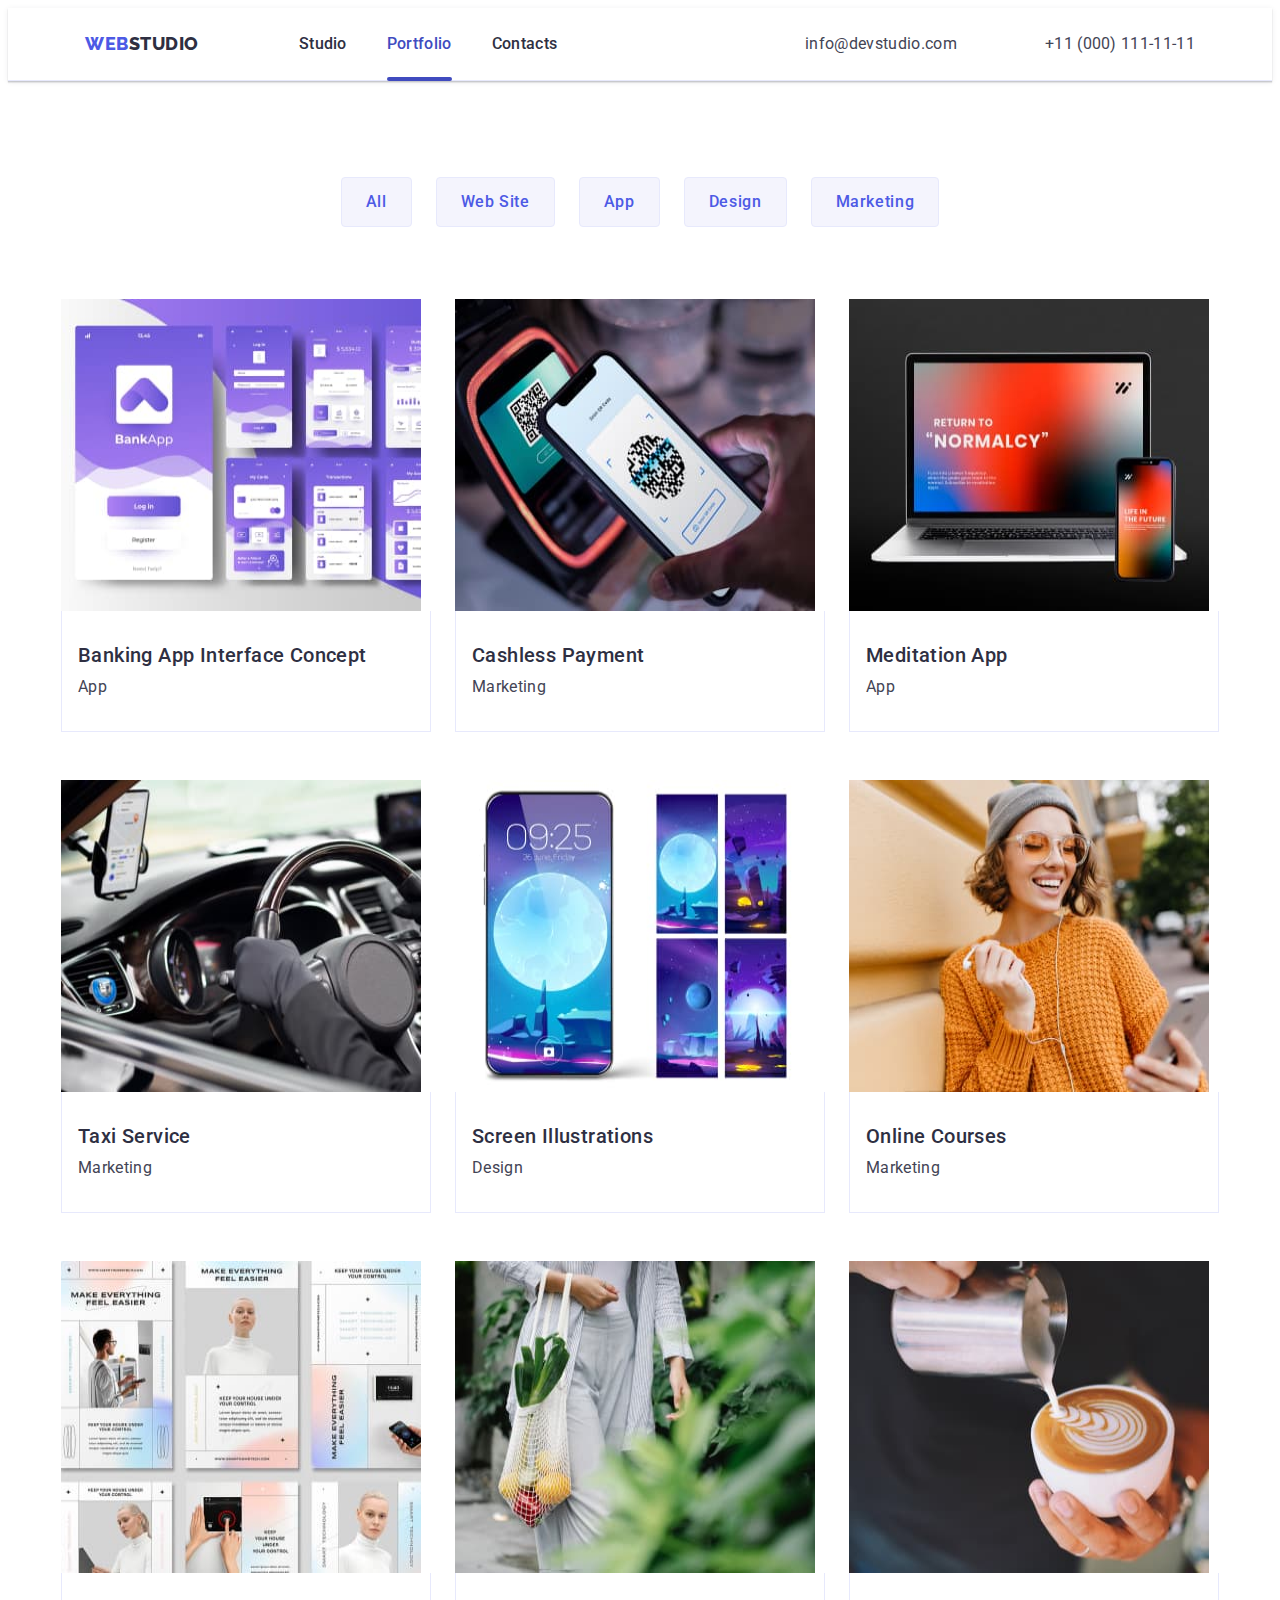
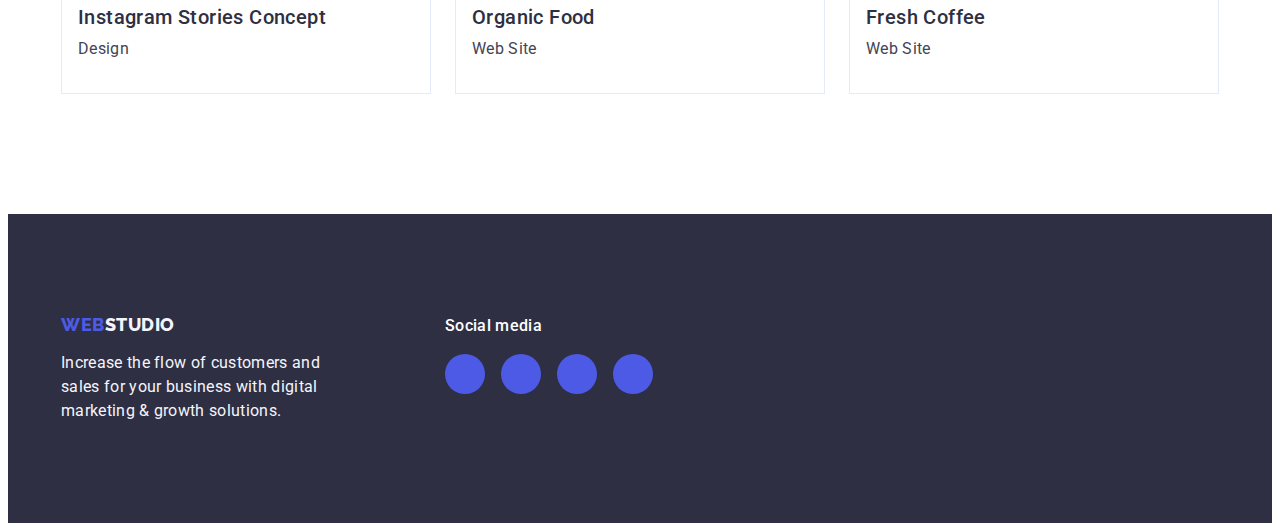
==== commit 70fde960: "10" ====
--- a/portfolio.html
+++ b/portfolio.html
@@ -312,7 +312,7 @@
         <div class="footer-link-container">
           <p class="footer-text-two">Social media</p>
           <ul class="social-list list">
-            <li>
+            <li class="footer-link">
               <a
                 class="link-messanger"
                 href=""
@@ -321,13 +321,11 @@
                 rel="noopener no-referrer"
               >
                 <svg class="social-link-icon" width="24" height="24">
-                  <use
-                    href="./images/icons.svg/symbol-defs.svg#icon-instagram"
-                  ></use>
+                  <use href="./images/icons.svg#icon-instagram"></use>
                 </svg>
               </a>
             </li>
-            <li>
+            <li class="footer-link">
               <a
                 class="link-messanger"
                 href=""
@@ -336,13 +334,11 @@
                 rel="noopener no-referrer"
               >
                 <svg class="social-link-icon" width="24" height="24">
-                  <use
-                    href="./images/icons.svg/symbol-defs.svg#icon-twitter"
-                  ></use>
+                  <use href="./images/icons.svg#icon-twitter"></use>
                 </svg>
               </a>
             </li>
-            <li>
+            <li class="footer-link">
               <a
                 class="link-messanger"
                 href=""
@@ -351,13 +347,11 @@
                 rel="noopener no-referrer"
               >
                 <svg class="social-link-icon" width="24" height="24">
-                  <use
-                    href="./images/icons.svg/symbol-defs.svg#icon-facebook"
-                  ></use>
+                  <use href="./images/icons.svg#icon-facebook"></use>
                 </svg>
               </a>
             </li>
-            <li>
+            <li class="footer-link">
               <a
                 class="link-messanger"
                 href=""
@@ -366,9 +360,7 @@
                 rel="noopener no-referrer"
               >
                 <svg class="social-link-icon" width="24" height="24">
-                  <use
-                    href="./images/icons.svg/symbol-defs.svg#icon-linkedin"
-                  ></use>
+                  <use href="./images/icons.svg#icon-linkedin"></use>
                 </svg>
               </a>
             </li>
--- a/css/styles.css
+++ b/css/styles.css
@@ -112,7 +112,7 @@
 }
 
 .current::after {
-  content: " ";
+  content: "";
   position: absolute;
   bottom: 0;
   left: 0;
@@ -172,7 +172,7 @@
       rgba(46, 47, 66, 0.7),
       rgba(46, 47, 66, 0.7)
     ),
-    url(../images/icons.svg/name.jpg);
+    url(../images/img-name.jpg);
   max-width: 1440px;
   background-repeat: no-repeat;
   background-position: center;
@@ -420,6 +420,9 @@
   align-items: center;
   justify-content: center;
   transition: color 250ms cubic-bezier(0.4, 0, 0.2, 1);
+  color: #8e8f99;
+  transition: border-color 250ms cubic-bezier(0.4, 0, 0.2, 1),
+    color 250ms cubic-bezier(0.4, 0, 0.2, 1);
 }
 
 .customers-item-link:is(:hover, :focus) {
@@ -438,6 +441,10 @@
   letter-spacing: 0.02em;
   text-transform: capitalize;
   margin-bottom: 72px;
+}
+
+.customers-item {
+  width: calc((100% - 120px) / 6);
 }
 
 .customers-svg {
@@ -598,10 +605,6 @@
   width: calc((100% - 24px * 2) / 3);
 }
 
-.offers-item:hover.offers-cover-text {
-  transform: translateY(0%);
-}
-
 .offers-title {
   color: var(--accent-color);
   font-size: 20px;
@@ -629,12 +632,14 @@
 .offers-item-link:hover {
   box-shadow: 0px 1px 6px rgba(46, 47, 66, 0.08),
     0px 1px 1px rgba(46, 47, 66, 0.16), 0px 2px 1px rgba(46, 47, 66, 0.08);
-  transform: translateY(0%);
 }
 
 .offers-item-link:focus {
   box-shadow: 0px 1px 6px rgba(46, 47, 66, 0.08),
     0px 1px 1px rgba(46, 47, 66, 0.16), 0px 2px 1px rgba(46, 47, 66, 0.08);
+}
+
+.offers-cover-text:is(:hover, :focus) {
   transform: translateY(0%);
 }
 
@@ -644,7 +649,7 @@
   font-size: 16px;
   line-height: 1.5;
   letter-spacing: 0.02em;
-  color: var(--icon);
+  color: #f4f4fd;
   padding: 40px 32px;
   background-color: #4d5ae5;
   height: 100%;
@@ -715,13 +720,13 @@
     border 250ms cubic-bezier(0.4, 0, 0.2, 1);
 }
 
-.modal-btn:hover {
+.modal-btn:hover .close-icon {
   background-color: #404bbf;
   fill: #ffffff;
   border: none;
 }
 
-.modal-btn:focus {
+.modal-btn:focus .close-icon {
   background-color: #404bbf;
   fill: #ffffff;
   border: none;
